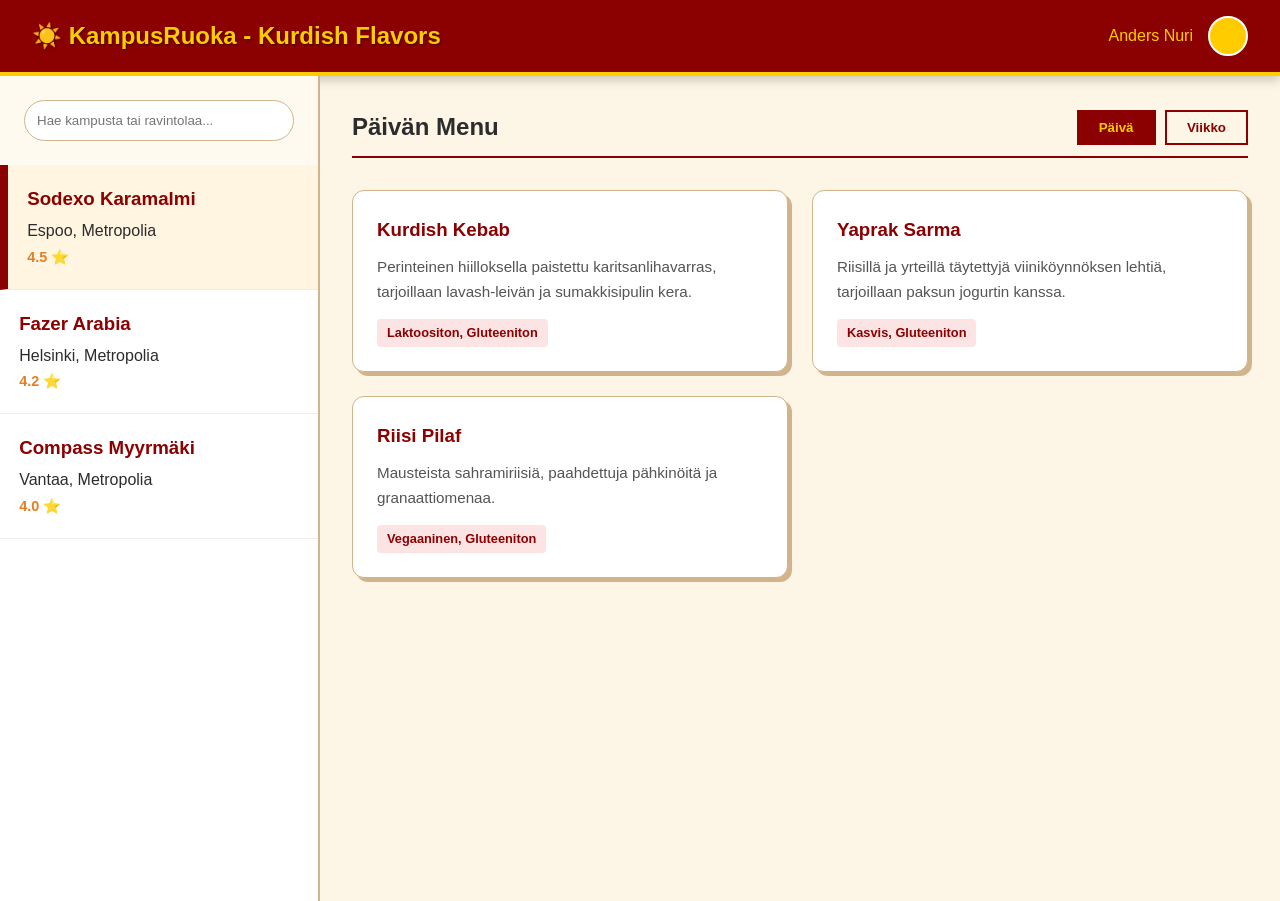
==== yksilotehtavat-layout/index.html @ 20444eb0 "Lisään yksilötehtävän done html layout" ====
<!DOCTYPE html>
<html lang="fi">
<head>
    <meta charset="UTF-8">
    <meta name="viewport" content="width=device-width, initial-scale=1.0">
    <title>KampusRuoka - Metropolia</title>
    <link rel="stylesheet" href="style.css">
</head>
<body>

    <header class="main-header">
        <div class="logo">☀️ KampusRuoka - Kurdish Flavors</div>
        <div class="user-profile"> 
            <span class="username">Anders Nuri</span>
            <div class="avatar-placeholder"></div>
        </div>
    </header>

    <div class="app-layout">
        <aside class="sidebar">
            <div class="search-section">
                <input type="text" placeholder="Hae kampusta tai ravintolaa...">
            </div>
            
            <nav class="restaurant-nav">
                <div class="nav-item active">
                    <h3>Sodexo Karamalmi</h3>
                    <p>Espoo, Metropolia</p>
                    <span class="fav-icon">4.5 ⭐</span>        
                </div>
                <div class="nav-item">
                    <h3>Fazer Arabia</h3>
                    <p>Helsinki, Metropolia</p>
                    <span class="fav-icon">4.2 ⭐</span>
                </div>
                <div class="nav-item">
                    <h3>Compass Myyrmäki</h3>
                    <p>Vantaa, Metropolia</p>
                    <span class="fav-icon">4.0 ⭐</span>
                </div>
            </nav>
        </aside>

        <main class="content">
            <div class="content-header">
                <h2>Päivän Menu</h2>
                <div class="view-selector">
                    <button class="btn active">Päivä</button>
                    <button class="btn">Viikko</button>
                </div>
            </div>

            <div class="menu-grid">
                <article class="menu-card">
                    <div class="menu-info">
                        <h3>Kurdish Kebab</h3>
                        <p class="description">Perinteinen hiilloksella paistettu karitsanlihavarras, tarjoillaan lavash-leivän ja sumakkisipulin kera.</p>
                        <span class="diets">Laktoositon, Gluteeniton</span>
                    </div>   
                </article>

                <article class="menu-card">
                    <div class="menu-info">
                        <h3>Yaprak Sarma</h3>
                        <p class="description">Riisillä ja yrteillä täytettyjä viiniköynnöksen lehtiä, tarjoillaan paksun jogurtin kanssa.</p>
                        <span class="diets">Kasvis, Gluteeniton</span>
                    </div>
                </article>

                <article class="menu-card">
                    <div class="menu-info">
                        <h3>Riisi Pilaf</h3>
                        <p class="description">Mausteista sahramiriisiä, paahdettuja pähkinöitä ja granaattiomenaa.</p>
                        <span class="diets">Vegaaninen, Gluteeniton</span>
                    </div>
                </article>
            </div>
        </main>
    </div>

</body>
</html>
---- yksilotehtavat-layout/style.css ----
/* --- Perusasetukset --- */
:root {
    --primary-red: #8b0000;    /* Syvä viininpunainen */
    --gold: #ffcc00;           /* Kultainen / Aurinko */
    --bg-cream: #fdf5e6;       /* Kerma / Vanha valkoinen */
    --white: #ffffff;
    --text-dark: #2c2c2c;
    --border-color: #d2b48c;   /* Hiekan sävyinen reuna */
}

* {
    box-sizing: border-box;
    margin: 0;
    padding: 0;
}

body {
    font-family: 'Segoe UI', Tahoma, Geneva, Verdana, sans-serif;
    background-color: var(--bg-cream);
    color: var(--text-dark);
    line-height: 1.6;
}

/* --- Yläpalkki (Header) --- */
.main-header {
    background-color: var(--primary-red);
    color: var(--gold);
    padding: 1rem 2rem;
    display: flex;
    justify-content: space-between;
    align-items: center;
    border-bottom: 4px solid var(--gold);
    box-shadow: 0 4px 10px rgba(0,0,0,0.2);
}

.logo {
    font-size: 1.5rem;
    font-weight: bold;
    text-shadow: 1px 1px 2px rgba(0,0,0,0.5);
}

.user-profile {
    display: flex;
    align-items: center;
    gap: 15px;
}

.avatar-placeholder {
    width: 40px;
    height: 40px;
    background-color: var(--gold);
    border: 2px solid var(--white);
    border-radius: 50%;
}

/* --- Sivuasettelu (Flexbox) --- */
.app-layout {
    display: flex;
    min-height: calc(100vh - 75px); /* Headerin korkeus pois */
}

/* --- Vasen sarake: Sivupalkki --- */
.sidebar {
    width: 320px;
    background-color: var(--white);
    border-right: 2px solid var(--border-color);
    display: flex;
    flex-direction: column;
}

.search-section {
    padding: 1.5rem;
    background-color: #fffaf0;
}

.search-section input {
    width: 100%;
    padding: 12px;
    border: 1px solid var(--border-color);
    border-radius: 25px;
    outline: none;
}

.restaurant-nav {
    overflow-y: auto;
}

.nav-item {
    padding: 1.2rem;
    border-bottom: 1px solid #eee;
    cursor: pointer;
    transition: 0.2s;
}

.nav-item:hover {
    background-color: #fff5e1;
}

.nav-item.active {
    background-color: #fff5e1;
    border-left: 8px solid var(--primary-red);
}

.nav-item h3 {
    margin-bottom: 4px;
    color: var(--primary-red);
}

.fav-icon {
    font-size: 0.9rem;
    color: #e67e22;
    font-weight: bold;
}

/* --- Oikea sarake: Sisältöalue --- */
.content {
    flex: 1;
    padding: 2rem;
    overflow-y: auto;
}

.content-header {
    display: flex;
    justify-content: space-between;
    align-items: center;
    margin-bottom: 2rem;
    border-bottom: 2px solid var(--primary-red);
    padding-bottom: 10px;
}

.view-selector .btn {
    padding: 8px 20px;
    border: 2px solid var(--primary-red);
    background: transparent;
    color: var(--primary-red);
    cursor: pointer;
    font-weight: bold;
    margin-left: 5px;
    transition: 0.3s;
}

.btn.active {
    background-color: var(--primary-red);
    color: var(--gold);
}

/* --- Ruokalistakortit (Grid) --- */
.menu-grid {
    display: grid;
    grid-template-columns: repeat(auto-fill, minmax(300px, 1fr));
    gap: 1.5rem;
}

.menu-card {
    background-color: var(--white);
    padding: 1.5rem;
    border-radius: 12px;
    border: 1px solid var(--border-color);
    box-shadow: 4px 4px 0px var(--border-color); /* Tyylikäs kova varjo */
}

.menu-card h3 {
    color: var(--primary-red);
    margin-bottom: 10px;
}

.description {
    font-size: 0.95rem;
    margin-bottom: 15px;
    color: #555;
}

.diets {
    display: inline-block;
    font-size: 0.8rem;
    font-weight: bold;
    color: var(--primary-red);
    background-color: #fce4e4;
    padding: 4px 10px;
    border-radius: 4px;
}
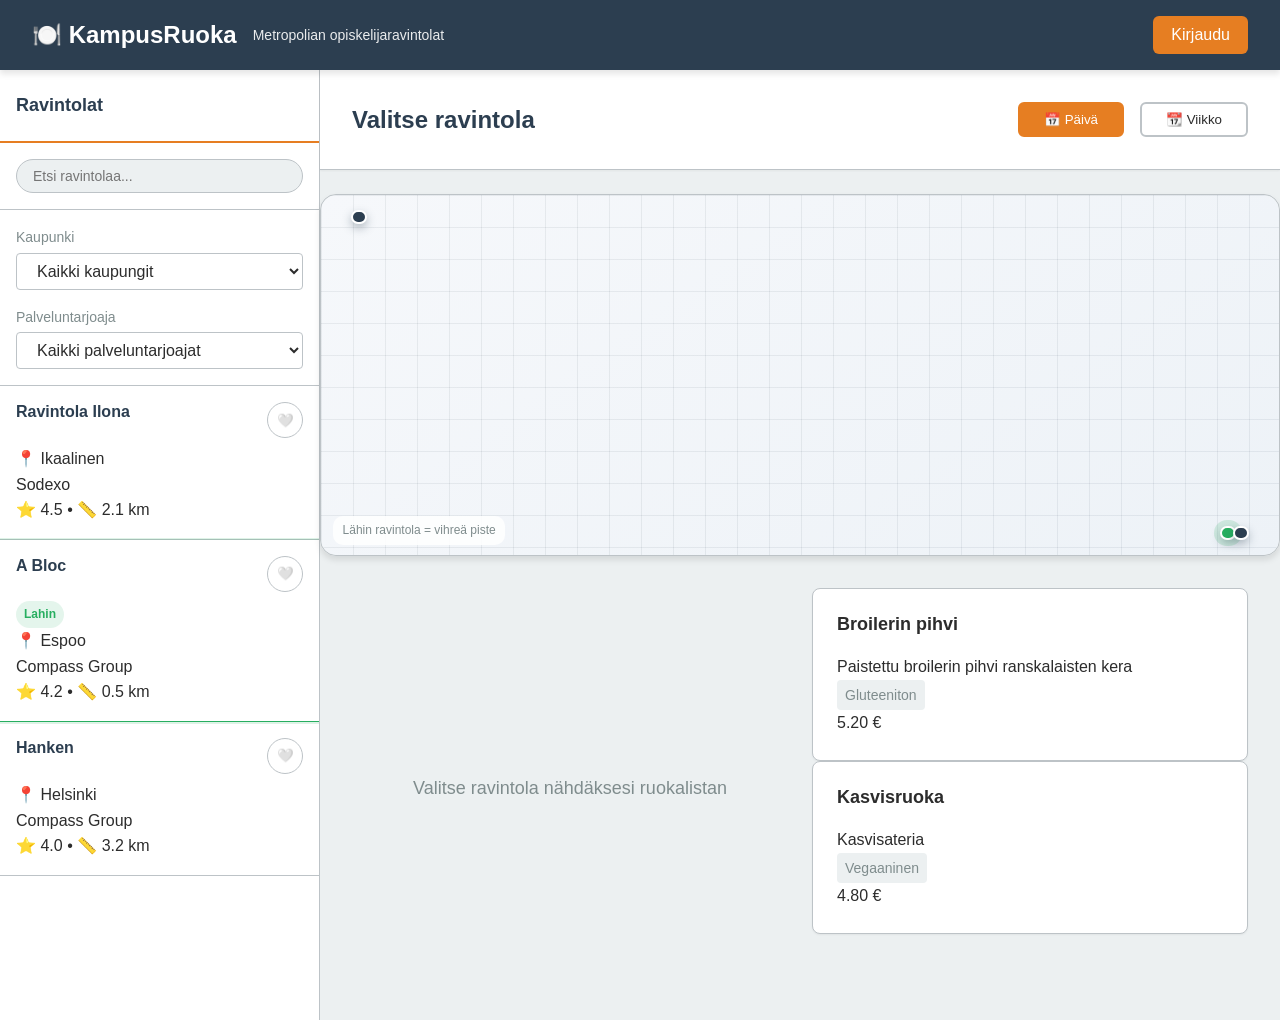
==== commit 7471eea0: "feat(layout): add vanilla JS restaurant app with auth, menus, map view and responsive UI" ====
--- a/yksilotehtavat-layout/index.html
+++ b/yksilotehtavat-layout/index.html
@@ -3,80 +3,201 @@
 <head>
     <meta charset="UTF-8">
     <meta name="viewport" content="width=device-width, initial-scale=1.0">
+    <meta name="description" content="KampusRuoka - Metropolian opiskelijaravintolat ja ruokalistat">
     <title>KampusRuoka - Metropolia</title>
     <link rel="stylesheet" href="style.css">
 </head>
 <body>
-
+    <!-- Yläpalkki -->
     <header class="main-header">
-        <div class="logo">☀️ KampusRuoka - Kurdish Flavors</div>
-        <div class="user-profile"> 
-            <span class="username">Anders Nuri</span>
-            <div class="avatar-placeholder"></div>
+        <div class="header-content">
+            <div class="logo-section">
+                <h1 class="logo">🍽️ KampusRuoka</h1>
+                <p class="tagline">Metropolian opiskelijaravintolat</p>
+            </div>
+            <div class="user-section">
+                <nav class="header-nav" id="headerNav">
+                    <button id="loginBtn" class="btn btn--header">Kirjaudu</button>
+                </nav>
+            </div>
         </div>
     </header>
 
-    <div class="app-layout">
+    <!-- Pääsisältö -->
+    <div class="app-container">
+        <!-- Sivupalkki: Ravintolat -->
         <aside class="sidebar">
-            <div class="search-section">
-                <input type="text" placeholder="Hae kampusta tai ravintolaa...">
-            </div>
-            
-            <nav class="restaurant-nav">
-                <div class="nav-item active">
-                    <h3>Sodexo Karamalmi</h3>
-                    <p>Espoo, Metropolia</p>
-                    <span class="fav-icon">4.5 ⭐</span>        
-                </div>
-                <div class="nav-item">
-                    <h3>Fazer Arabia</h3>
-                    <p>Helsinki, Metropolia</p>
-                    <span class="fav-icon">4.2 ⭐</span>
-                </div>
-                <div class="nav-item">
-                    <h3>Compass Myyrmäki</h3>
-                    <p>Vantaa, Metropolia</p>
-                    <span class="fav-icon">4.0 ⭐</span>
-                </div>
+            <div class="sidebar-header">
+                <h2 class="sidebar-title">Ravintolat</h2>
+            </div>
+
+            <div class="search-wrapper">
+                <input 
+                    type="text" 
+                    id="searchRestaurants" 
+                    class="search-input" 
+                    placeholder="Etsi ravintolaa..."
+                    aria-label="Etsi ravintolaa nimellä tai kaupungilla"
+                >
+            </div>
+
+            <div class="filters" id="filterSection">
+                <div class="filter-group">
+                    <label class="filter-label" for="cityFilter">Kaupunki</label>
+                    <select id="cityFilter" class="filter-select" aria-label="Suodata kaupungin mukaan">
+                        <option value="">Kaikki kaupungit</option>
+                    </select>
+                </div>
+                <div class="filter-group">
+                    <label class="filter-label" for="providerFilter">Palveluntarjoaja</label>
+                    <select id="providerFilter" class="filter-select" aria-label="Suodata palveluntarjoajan mukaan">
+                        <option value="">Kaikki palveluntarjoajat</option>
+                    </select>
+                </div>
+            </div>
+
+            <nav class="restaurant-list" id="restaurantList" role="navigation">
+                <!-- Ravintolat renderöidään JavaScript:llä -->
+                <div class="loading">Ladataan ravintoloita...</div>
             </nav>
         </aside>
 
-        <main class="content">
+        <!-- Pääsisältö: Ruokailistat -->
+        <main class="main-content">
             <div class="content-header">
-                <h2>Päivän Menu</h2>
-                <div class="view-selector">
-                    <button class="btn active">Päivä</button>
-                    <button class="btn">Viikko</button>
-                </div>
-            </div>
-
-            <div class="menu-grid">
-                <article class="menu-card">
-                    <div class="menu-info">
-                        <h3>Kurdish Kebab</h3>
-                        <p class="description">Perinteinen hiilloksella paistettu karitsanlihavarras, tarjoillaan lavash-leivän ja sumakkisipulin kera.</p>
-                        <span class="diets">Laktoositon, Gluteeniton</span>
-                    </div>   
-                </article>
-
-                <article class="menu-card">
-                    <div class="menu-info">
-                        <h3>Yaprak Sarma</h3>
-                        <p class="description">Riisillä ja yrteillä täytettyjä viiniköynnöksen lehtiä, tarjoillaan paksun jogurtin kanssa.</p>
-                        <span class="diets">Kasvis, Gluteeniton</span>
-                    </div>
-                </article>
-
-                <article class="menu-card">
-                    <div class="menu-info">
-                        <h3>Riisi Pilaf</h3>
-                        <p class="description">Mausteista sahramiriisiä, paahdettuja pähkinöitä ja granaattiomenaa.</p>
-                        <span class="diets">Vegaaninen, Gluteeniton</span>
-                    </div>
-                </article>
+                <h2 id="restaurantTitle" class="content-title">Valitse ravintola</h2>
+                <div class="view-controls">
+                    <button class="view-btn view-btn--active" data-view="daily" aria-pressed="true">
+                        📅 Päivä
+                    </button>
+                    <button class="view-btn" data-view="weekly" aria-pressed="false">
+                        📆 Viikko
+                    </button>
+                </div>
+            </div>
+
+            <div id="restaurantMap" class="restaurant-map"></div>
+            <div class="menu-container">
+                <div id="menuContent" class="menu-content">
+                    <div class="empty-state">
+                        <p>Valitse ravintola nähdäksesi ruokalistan</p>
+                    </div>
+                </div>
             </div>
         </main>
     </div>
 
+    <!-- Kirjautumis/Rekisteröinti Modal -->
+    <div id="authModal" class="modal" hidden>
+        <div class="modal-content">
+            <button class="modal-close" id="authModalClose" aria-label="Sulje ikkuna">&times;</button>
+            <div id="authModalBody">
+                <!-- Kirjautuminen (Login Tab) -->
+                <div id="loginTab" class="auth-tab auth-tab--active">
+                    <h2>Kirjaudu sisään</h2>
+                    <form id="loginForm">
+                        <div class="form-group">
+                            <label for="loginEmail">Sähköposti:</label>
+                            <input type="email" id="loginEmail" name="email" required>
+                        </div>
+                        <div class="form-group">
+                            <label for="loginPassword">Salasana:</label>
+                            <input type="password" id="loginPassword" name="password" required>
+                        </div>
+                        <button type="submit" class="btn btn--primary">Kirjaudu</button>
+                    </form>
+                    <p class="auth-switch">Ei vielä tunnusta? <button id="switchToRegister" class="link-btn">Rekisteröidy</button></p>
+                </div>
+
+                <!-- Rekisteröityminen (Register Tab) -->
+                <div id="registerTab" class="auth-tab">
+                    <h2>Rekisteröidy</h2>
+                    <form id="registerForm">
+                        <div class="form-group">
+                            <label for="registerName">Nimi:</label>
+                            <input type="text" id="registerName" name="name" required>
+                        </div>
+                        <div class="form-group">
+                            <label for="registerEmail">Sähköposti:</label>
+                            <input type="email" id="registerEmail" name="email" required>
+                        </div>
+                        <div class="form-group">
+                            <label for="registerPassword">Salasana:</label>
+                            <input type="password" id="registerPassword" name="password" required>
+                        </div>
+                        <div class="form-group">
+                            <label for="registerPassword2">Salasana uudelleen:</label>
+                            <input type="password" id="registerPassword2" name="password2" required>
+                        </div>
+                        <button type="submit" class="btn btn--primary">Rekisteröidy</button>
+                    </form>
+                    <p class="auth-switch">Minulla on jo tunnus. <button id="switchToLogin" class="link-btn">Kirjaudu</button></p>
+                </div>
+            </div>
+        </div>
+    </div>
+
+    <!-- Profiilin hallinta Modal -->
+    <div id="profileModal" class="modal" hidden>
+        <div class="modal-content">
+            <button class="modal-close" id="profileModalClose" aria-label="Sulje ikkuna">&times;</button>
+            <div id="profileModalBody">
+                <h2>Oma profiili</h2>
+                <div class="profile-avatar-section">
+                    <img id="profileAvatar" src="data:image/svg+xml,%3Csvg xmlns='http://www.w3.org/2000/svg' viewBox='0 0 24 24' fill='%23e67e22'%3E%3Ccircle cx='12' cy='8' r='4'/%3E%3Cpath d='M12 14c-6 0-8 3-8 3v6h16v-6s-2-3-8-3z'/%3E%3C/svg%3E" alt="Profiilikuva" class="profile-avatar">
+                    <label for="avatarUpload" class="btn btn--secondary">Vaihda kuva</label>
+                    <input type="file" id="avatarUpload" accept="image/*" hidden>
+                </div>
+                <form id="profileForm">
+                    <div class="form-group">
+                        <label for="profileName">Nimi:</label>
+                        <input type="text" id="profileName" name="name" required>
+                    </div>
+                    <div class="form-group">
+                        <label for="profileEmail">Sähköposti:</label>
+                        <input type="email" id="profileEmail" name="email" required disabled>
+                    </div>
+                    <div class="form-group">
+                        <label for="profilePhone">Puhelin:</label>
+                        <input type="tel" id="profilePhone" name="phone">
+                    </div>
+                    <button type="submit" class="btn btn--primary">Tallenna muutokset</button>
+                </form>
+                <button id="logoutBtn" class="btn btn--secondary" style="margin-top: 1rem; width: 100%;">Kirjaudu ulos</button>
+            </div>
+        </div>
+    </div>
+
+    <!-- Suosikkiravintolat Modal -->
+    <div id="favoritesModal" class="modal" hidden>
+        <div class="modal-content">
+            <button class="modal-close" id="favoritesModalClose" aria-label="Sulje ikkuna">&times;</button>
+            <div id="favoritesModalBody">
+                <h2>❤️ Suosikkiravintolani</h2>
+                <div id="favoritesList" class="favorites-list">
+                    <p class="empty-state">Ei vielä suosikkiravintaloita. Lisää niitä painamalla ⭐ -painiketta!</p>
+                </div>
+            </div>
+        </div>
+    </div>
+
+    <!-- Yleinen Modal dialogit -->
+    <div id="modal" class="modal" hidden>
+        <div class="modal-content">
+            <button class="modal-close" id="modalClose" aria-label="Sulje ikkuna">&times;</button>
+            <div id="modalBody"></div>
+        </div>
+    </div>
+
+    <!-- Virheilmoitus -->
+    <div id="errorNotification" class="notification notification--error" hidden role="alert"></div>
+    <div id="successNotification" class="notification notification--success" hidden role="alert"></div>
+
+    <script src="auth.js"></script>
+    <script src="map.js"></script>
+    <script src="script.js"></script>
 </body>
-</html>+</html>
+
+
+
--- a/yksilotehtavat-layout/style.css
+++ b/yksilotehtavat-layout/style.css
@@ -1,181 +1,1007 @@
-/* --- Perusasetukset --- */
+/**
+ * KampusRuoka - Päätyylitiedosto
+ * 
+ * Väripaletti:
+ * - Pääväri: Syvä sininen (#2c3e50)
+ * - Korostusväri: Vibrantti oranssi (#e67e22)
+ * - Taustan väri: Vaalea harmaa (#ecf0f1)
+ * - Tekstin väri: Tumma harmaa (#2c2c2c)
+ */
+
+/* ============================================================================
+   PERUSASETUKSET JA CSS-MUUTTUJAT
+   ========================================================================== */
+
 :root {
-    --primary-red: #8b0000;    /* Syvä viininpunainen */
-    --gold: #ffcc00;           /* Kultainen / Aurinko */
-    --bg-cream: #fdf5e6;       /* Kerma / Vanha valkoinen */
-    --white: #ffffff;
-    --text-dark: #2c2c2c;
-    --border-color: #d2b48c;   /* Hiekan sävyinen reuna */
-}
+    /* Värimuuttujat */
+    --color-primary: #2c3e50;      /* Pääväri - tumma sininen */
+    --color-accent: #e67e22;       /* Korostusväri - oranssi */
+    --color-success: #27ae60;      /* Onnistuminen - vihreä */
+    --color-error: #e74c3c;        /* Virhe - punainen */
+    --color-warning: #f39c12;      /* Varoitus - keltainen */
+    --color-background: #ecf0f1;   /* Tausta - vaalea harmaa */
+    --color-surface: #ffffff;      /* Pinta - valkoinen */
+    --color-text-primary: #2c2c2c; /* Teksti - tumma harmaa */
+    --color-text-secondary: #7f8c8d; /* Toisijaraiset teksti - harmaa */
+    --color-border: #bdc3c7;       /* Rajat - kevyt harmaa */
+
+    /* Typografia */
+    --font-family-base: -apple-system, BlinkMacSystemFont, 'Segoe UI', Roboto, 'Helvetica Neue', Arial, sans-serif;
+    --font-size-base: 16px;
+    --font-size-sm: 0.875rem;
+    --font-size-lg: 1.125rem;
+    --font-size-xl: 1.5rem;
+    --font-size-2xl: 2rem;
+
+    /* Värit mukaisesti pituuden mukaisesti */
+    --line-height-tight: 1.3;
+    --line-height-normal: 1.6;
+    --line-height-relaxed: 1.8;
+
+    /* Välit ja mittaukset */
+    --spacing-xs: 0.25rem;
+    --spacing-sm: 0.5rem;
+    --spacing-md: 1rem;
+    --spacing-lg: 1.5rem;
+    --spacing-xl: 2rem;
+    --spacing-2xl: 3rem;
+
+    /* Varjot */
+    --shadow-sm: 0 1px 2px rgba(0, 0, 0, 0.05);
+    --shadow-md: 0 4px 6px rgba(0, 0, 0, 0.1);
+    --shadow-lg: 0 10px 15px rgba(0, 0, 0, 0.15);
+
+    /* Siirtymät */
+    --transition-fast: 150ms ease-out;
+    --transition-normal: 250ms ease-out;
+    --transition-slow: 350ms ease-out;
+
+    /* Breakpoints */
+    --breakpoint-sm: 640px;
+    --breakpoint-md: 768px;
+    --breakpoint-lg: 1024px;
+    --breakpoint-xl: 1280px;
+}
+
+/* ============================================================================
+   YLEISET TYYLIT
+   ========================================================================== */
 
 * {
     box-sizing: border-box;
+}
+
+html {
+    scroll-behavior: smooth;
+}
+
+body {
     margin: 0;
     padding: 0;
-}
-
-body {
-    font-family: 'Segoe UI', Tahoma, Geneva, Verdana, sans-serif;
-    background-color: var(--bg-cream);
-    color: var(--text-dark);
-    line-height: 1.6;
-}
-
-/* --- Yläpalkki (Header) --- */
+    font-family: var(--font-family-base);
+    font-size: var(--font-size-base);
+    line-height: var(--line-height-normal);
+    background-color: var(--color-background);
+    color: var(--color-text-primary);
+}
+
+h1, h2, h3, h4, h5, h6 {
+    font-weight: 600;
+    line-height: var(--line-height-tight);
+    margin-top: 0;
+}
+
+h1 {
+    font-size: var(--font-size-2xl);
+}
+
+h2 {
+    font-size: var(--font-size-xl);
+}
+
+h3 {
+    font-size: var(--font-size-lg);
+}
+
+p {
+    margin: 0;
+}
+
+a {
+    color: var(--color-accent);
+    text-decoration: none;
+    transition: color var(--transition-fast);
+}
+
+a:hover {
+    color: var(--color-primary);
+    text-decoration: underline;
+}
+
+button {
+    font-family: inherit;
+    cursor: pointer;
+}
+
+input, select, textarea {
+    font-family: inherit;
+    font-size: inherit;
+}
+
+/* ============================================================================
+   NAPPIT (BUTTONS)
+   ========================================================================== */
+
+.btn {
+    display: inline-flex;
+    align-items: center;
+    justify-content: center;
+    gap: var(--spacing-sm);
+    padding: var(--spacing-sm) var(--spacing-md);
+    border: 2px solid transparent;
+    border-radius: 6px;
+    font-size: var(--font-size-base);
+    font-weight: 500;
+    background-color: var(--color-primary);
+    color: var(--color-surface);
+    transition: all var(--transition-fast);
+    cursor: pointer;
+}
+
+.btn:hover {
+    background-color: var(--color-accent);
+    box-shadow: var(--shadow-md);
+}
+
+.btn:active {
+    transform: scale(0.98);
+}
+
+.btn:focus {
+    outline: 2px solid var(--color-accent);
+    outline-offset: 2px;
+}
+
+.btn--header {
+    background-color: var(--color-accent);
+}
+
+.btn--secondary {
+    background-color: var(--color-surface);
+    color: var(--color-primary);
+    border: 2px solid var(--color-primary);
+}
+
+.btn--secondary:hover {
+    background-color: var(--color-background);
+}
+
+/* ============================================================================
+   YLÄPALKKI (HEADER)
+   ========================================================================== */
+
 .main-header {
-    background-color: var(--primary-red);
-    color: var(--gold);
-    padding: 1rem 2rem;
+    background-color: var(--color-primary);
+    color: var(--color-surface);
+    padding: var(--spacing-md) var(--spacing-xl);
+    box-shadow: var(--shadow-md);
+    position: sticky;
+    top: 0;
+    z-index: 100;
+}
+
+.header-content {
     display: flex;
     justify-content: space-between;
     align-items: center;
-    border-bottom: 4px solid var(--gold);
-    box-shadow: 0 4px 10px rgba(0,0,0,0.2);
+    max-width: 1600px;
+    margin: 0 auto;
+}
+
+.logo-section {
+    display: flex;
+    align-items: center;
+    gap: var(--spacing-md);
 }
 
 .logo {
-    font-size: 1.5rem;
-    font-weight: bold;
-    text-shadow: 1px 1px 2px rgba(0,0,0,0.5);
-}
-
-.user-profile {
+    font-size: var(--font-size-xl);
+    font-weight: 700;
+    margin: 0;
+}
+
+.tagline {
+    font-size: var(--font-size-sm);
+    opacity: 0.9;
+    margin: 0;
+}
+
+.user-section {
     display: flex;
     align-items: center;
-    gap: 15px;
-}
-
-.avatar-placeholder {
-    width: 40px;
-    height: 40px;
-    background-color: var(--gold);
-    border: 2px solid var(--white);
-    border-radius: 50%;
-}
-
-/* --- Sivuasettelu (Flexbox) --- */
-.app-layout {
-    display: flex;
-    min-height: calc(100vh - 75px); /* Headerin korkeus pois */
-}
-
-/* --- Vasen sarake: Sivupalkki --- */
+    gap: var(--spacing-md);
+}
+
+.header-nav {
+    display: flex;
+    gap: var(--spacing-md);
+}
+
+/* ============================================================================
+   PÄÄSISÄLTÖ ASETTELU
+   ========================================================================== */
+
+.app-container {
+    display: flex;
+    min-height: calc(100vh - 76px);
+    max-width: 1600px;
+    margin: 0 auto;
+}
+
+/* ============================================================================
+   SIVUPALKKI (SIDEBAR)
+   ========================================================================== */
+
 .sidebar {
     width: 320px;
-    background-color: var(--white);
-    border-right: 2px solid var(--border-color);
+    background-color: var(--color-surface);
+    border-right: 1px solid var(--color-border);
     display: flex;
     flex-direction: column;
-}
-
-.search-section {
-    padding: 1.5rem;
-    background-color: #fffaf0;
-}
-
-.search-section input {
+    box-shadow: var(--shadow-sm);
+    overflow-y: auto;
+}
+
+.sidebar-header {
+    padding: var(--spacing-lg) var(--spacing-md);
+    border-bottom: 2px solid var(--color-accent);
+}
+
+.sidebar-title {
+    font-size: var(--font-size-lg);
+    font-weight: 600;
+    margin: 0;
+    color: var(--color-primary);
+}
+
+.search-wrapper {
+    padding: var(--spacing-md);
+    border-bottom: 1px solid var(--color-border);
+}
+
+.search-input {
     width: 100%;
-    padding: 12px;
-    border: 1px solid var(--border-color);
-    border-radius: 25px;
+    padding: var(--spacing-sm) var(--spacing-md);
+    border: 1px solid var(--color-border);
+    border-radius: 20px;
+    font-size: var(--font-size-sm);
+    background-color: var(--color-background);
+    transition: border-color var(--transition-fast);
+}
+
+.search-input:focus {
     outline: none;
-}
-
-.restaurant-nav {
+    border-color: var(--color-accent);
+    box-shadow: 0 0 0 3px rgba(230, 126, 34, 0.1);
+}
+
+/* --- Suodattimet --- */
+
+.filters {
+    padding: var(--spacing-md);
+    border-bottom: 1px solid var(--color-border);
+}
+
+.filter-group {
+    display: flex;
+    flex-direction: column;
+    gap: var(--spacing-xs);
+    margin-bottom: var(--spacing-md);
+}
+
+.filter-group:last-child {
+    margin-bottom: 0;
+}
+
+.filter-label {
+    font-size: var(--font-size-sm);
+    font-weight: 500;
+    color: var(--color-text-secondary);
+}
+
+.filter-select {
+    padding: var(--spacing-sm) var(--spacing-md);
+    border: 1px solid var(--color-border);
+    border-radius: 4px;
+    background-color: var(--color-surface);
+    color: var(--color-text-primary);
+    cursor: pointer;
+    transition: border-color var(--transition-fast);
+}
+
+.filter-select:focus {
+    outline: none;
+    border-color: var(--color-accent);
+    box-shadow: 0 0 0 3px rgba(230, 126, 34, 0.1);
+}
+
+/* --- Ravintolalista --- */
+
+.restaurant-list {
+    flex: 1;
     overflow-y: auto;
-}
-
-.nav-item {
-    padding: 1.2rem;
-    border-bottom: 1px solid #eee;
+    display: flex;
+    flex-direction: column;
+}
+
+.restaurant-item {
+    padding: var(--spacing-md);
+    border-bottom: 1px solid var(--color-border);
     cursor: pointer;
-    transition: 0.2s;
-}
-
-.nav-item:hover {
-    background-color: #fff5e1;
-}
-
-.nav-item.active {
-    background-color: #fff5e1;
-    border-left: 8px solid var(--primary-red);
-}
-
-.nav-item h3 {
-    margin-bottom: 4px;
-    color: var(--primary-red);
-}
-
-.fav-icon {
-    font-size: 0.9rem;
-    color: #e67e22;
-    font-weight: bold;
-}
-
-/* --- Oikea sarake: Sisältöalue --- */
-.content {
+    transition: all var(--transition-fast);
+    user-select: none;
+}
+
+.restaurant-item:hover {
+    background-color: var(--color-background);
+}
+
+.restaurant-item--active {
+    background-color: rgba(230, 126, 34, 0.1);
+    border-left: 4px solid var(--color-accent);
+    padding-left: calc(var(--spacing-md) - 4px);
+}
+
+.restaurant-header {
+    display: flex;
+    justify-content: space-between;
+    align-items: flex-start;
+    margin-bottom: var(--spacing-sm);
+}
+
+.restaurant-name {
+    font-size: var(--font-size-base);
+    font-weight: 600;
+    color: var(--color-primary);
+    margin: 0;
+}
+
+.restaurant-rating {
+    font-size: var(--font-size-sm);
+    font-weight: 500;
+    white-space: nowrap;
+    color: var(--color-accent);
+}
+
+.restaurant-details {
+    display: flex;
+    flex-direction: column;
+    gap: var(--spacing-xs);
+}
+
+.restaurant-details p {
+    font-size: var(--font-size-sm);
+    color: var(--color-text-secondary);
+    margin: 0;
+}
+
+.restaurant-city {
+    font-weight: 500;
+}
+
+.restaurant-distance {
+    font-size: var(--font-size-sm);
+    color: var(--color-accent);
+}
+
+/* ============================================================================
+   PÄÄSISÄLTÖ (MAIN CONTENT)
+   ========================================================================== */
+
+.main-content {
     flex: 1;
-    padding: 2rem;
-    overflow-y: auto;
+    display: flex;
+    flex-direction: column;
+    background-color: var(--color-background);
 }
 
 .content-header {
     display: flex;
     justify-content: space-between;
     align-items: center;
-    margin-bottom: 2rem;
-    border-bottom: 2px solid var(--primary-red);
-    padding-bottom: 10px;
-}
-
-.view-selector .btn {
-    padding: 8px 20px;
-    border: 2px solid var(--primary-red);
-    background: transparent;
-    color: var(--primary-red);
+    padding: var(--spacing-xl);
+    background-color: var(--color-surface);
+    border-bottom: 1px solid var(--color-border);
+    box-shadow: var(--shadow-sm);
+}
+
+.content-title {
+    font-size: var(--font-size-xl);
+    font-weight: 600;
+    color: var(--color-primary);
+    margin: 0;
+}
+
+.view-controls {
+    display: flex;
+    gap: var(--spacing-md);
+}
+
+.view-btn {
+    padding: var(--spacing-sm) var(--spacing-lg);
+    border: 2px solid var(--color-border);
+    border-radius: 6px;
+    background-color: var(--color-surface);
+    color: var(--color-text-primary);
+    font-weight: 500;
     cursor: pointer;
-    font-weight: bold;
-    margin-left: 5px;
-    transition: 0.3s;
-}
-
-.btn.active {
-    background-color: var(--primary-red);
-    color: var(--gold);
-}
-
-/* --- Ruokalistakortit (Grid) --- */
-.menu-grid {
+    transition: all var(--transition-fast);
+}
+
+.view-btn:hover {
+    border-color: var(--color-accent);
+    background-color: var(--color-background);
+}
+
+.view-btn--active {
+    background-color: var(--color-accent);
+    color: var(--color-surface);
+    border-color: var(--color-accent);
+}
+
+/* --- Ruokalistin säiliö --- */
+
+.menu-container {
+    flex: 1;
+    overflow-y: auto;
+    padding: var(--spacing-xl);
+}
+
+.menu-content {
     display: grid;
     grid-template-columns: repeat(auto-fill, minmax(300px, 1fr));
-    gap: 1.5rem;
-}
+    gap: var(--spacing-lg);
+}
+
+/* ============================================================================
+   RUOKALISTAKORTTI (MENU CARD)
+   ========================================================================== */
 
 .menu-card {
-    background-color: var(--white);
-    padding: 1.5rem;
+    background-color: var(--color-surface);
+    border: 1px solid var(--color-border);
+    border-radius: 8px;
+    padding: var(--spacing-lg);
+    box-shadow: var(--shadow-sm);
+    transition: all var(--transition-fast);
+}
+
+.menu-card:hover {
+    box-shadow: var(--shadow-md);
+    transform: translateY(-2px);
+    border-color: var(--color-accent);
+}
+
+.menu-card-header {
+    display: flex;
+    justify-content: space-between;
+    align-items: flex-start;
+    margin-bottom: var(--spacing-md);
+    gap: var(--spacing-md);
+}
+
+.menu-card-title {
+    font-size: var(--font-size-base);
+    font-weight: 600;
+    color: var(--color-primary);
+    margin: 0;
+}
+
+.menu-card-price {
+    font-size: var(--font-size-base);
+    font-weight: 700;
+    color: var(--color-accent);
+    white-space: nowrap;
+}
+
+.menu-card-description {
+    font-size: var(--font-size-sm);
+    color: var(--color-text-secondary);
+    line-height: var(--line-height-relaxed);
+    margin-bottom: var(--spacing-md);
+}
+
+.menu-diets {
+    display: flex;
+    flex-wrap: wrap;
+    gap: var(--spacing-sm);
+}
+
+.diet-tag {
+    display: inline-block;
+    padding: var(--spacing-xs) var(--spacing-sm);
+    background-color: var(--color-background);
+    color: var(--color-text-secondary);
+    border-radius: 4px;
+    font-size: var(--font-size-sm);
+    font-weight: 500;
+}
+
+/* ============================================================================
+   VIIKKORUOKALISTA
+   ========================================================================== */
+
+.week-menu-card {
+    background-color: var(--color-surface);
+    border: 1px solid var(--color-border);
+    border-radius: 8px;
+    padding: var(--spacing-lg);
+    box-shadow: var(--shadow-sm);
+    transition: all var(--transition-fast);
+}
+
+.week-menu-card:hover {
+    box-shadow: var(--shadow-md);
+    border-color: var(--color-accent);
+}
+
+.week-menu-day {
+    font-size: var(--font-size-lg);
+    font-weight: 600;
+    color: var(--color-accent);
+    margin: 0 0 var(--spacing-md) 0;
+    padding-bottom: var(--spacing-md);
+    border-bottom: 2px solid var(--color-border);
+}
+
+.week-menu-list {
+    list-style: none;
+    margin: 0;
+    padding: 0;
+}
+
+.week-menu-item {
+    padding: var(--spacing-sm) 0;
+    font-size: var(--font-size-sm);
+    color: var(--color-text-primary);
+    border-bottom: 1px solid var(--color-border);
+}
+
+.week-menu-item:last-child {
+    border-bottom: none;
+}
+
+/* ============================================================================
+   TYHJÄ TILA (EMPTY STATE)
+   ========================================================================== */
+
+.empty-state {
+    display: flex;
+    align-items: center;
+    justify-content: center;
+    min-height: 400px;
+    color: var(--color-text-secondary);
+    font-size: var(--font-size-lg);
+    text-align: center;
+    padding: var(--spacing-xl);
+}
+
+.loading {
+    display: flex;
+    align-items: center;
+    justify-content: center;
+    padding: var(--spacing-xl);
+    color: var(--color-text-secondary);
+}
+
+/* ============================================================================
+   NOTIFICATIONS
+   ========================================================================== */
+
+.notification {
+    position: fixed;
+    top: 90px;
+    right: var(--spacing-lg);
+    padding: var(--spacing-lg);
+    border-radius: 6px;
+    box-shadow: var(--shadow-lg);
+    z-index: 1000;
+    animation: slideIn var(--transition-normal);
+}
+
+@keyframes slideIn {
+    from {
+        transform: translateX(400px);
+        opacity: 0;
+    }
+    to {
+        transform: translateX(0);
+        opacity: 1;
+    }
+}
+
+.notification--error {
+    background-color: var(--color-error);
+    color: var(--color-surface);
+}
+
+.notification--success {
+    background-color: var(--color-success);
+    color: var(--color-surface);
+}
+
+/* ============================================================================
+   MODAALI DIALOGI
+   ========================================================================== */
+
+.modal {
+    position: fixed;
+    top: 0;
+    left: 0;
+    right: 0;
+    bottom: 0;
+    background-color: rgba(0, 0, 0, 0.5);
+    display: flex;
+    align-items: center;
+    justify-content: center;
+    z-index: 2000;
+    animation: fadeIn var(--transition-fast);
+}
+
+.modal[hidden] {
+    display: none !important;
+}
+
+@keyframes fadeIn {
+    from {
+        opacity: 0;
+    }
+    to {
+        opacity: 1;
+    }
+}
+
+.modal-content {
+    background-color: var(--color-surface);
+    border-radius: 8px;
+    box-shadow: var(--shadow-lg);
+    max-width: 500px;
+    width: 90%;
+    max-height: 90vh;
+    overflow-y: auto;
+    position: relative;
+    padding: var(--spacing-xl);
+}
+
+.modal-close {
+    position: absolute;
+    top: var(--spacing-md);
+    right: var(--spacing-md);
+    width: 32px;
+    height: 32px;
+    border: none;
+    background-color: transparent;
+    font-size: var(--font-size-xl);
+    color: var(--color-text-secondary);
+    cursor: pointer;
+    transition: color var(--transition-fast);
+}
+
+.modal-close:hover {
+    color: var(--color-primary);
+}
+
+/* ============================================================================
+   RESPONSIIVINEN DESIGN
+   ========================================================================== */
+
+/* Tablet (768px ja alle) */
+@media (max-width: 768px) {
+    .app-container {
+        flex-direction: column;
+    }
+
+    .sidebar {
+        width: 100%;
+        max-height: 300px;
+        flex-direction: row;
+        overflow-x: auto;
+        overflow-y: hidden;
+    }
+
+    .search-wrapper {
+        min-width: 250px;
+        flex-shrink: 0;
+    }
+
+    .restaurant-list {
+        flex-direction: row;
+        overflow-x: auto;
+        overflow-y: hidden;
+    }
+
+    .restaurant-item {
+        min-width: 250px;
+        flex-shrink: 0;
+    }
+
+    .main-content {
+        flex: 1;
+    }
+
+    .content-header {
+        flex-direction: column;
+        align-items: flex-start;
+        gap: var(--spacing-md);
+    }
+
+    .menu-content {
+        grid-template-columns: repeat(auto-fill, minmax(250px, 1fr));
+    }
+
+    .header-content {
+        flex-direction: column;
+        gap: var(--spacing-md);
+        text-align: center;
+    }
+}
+
+/* Puhelin (640px ja alle) */
+@media (max-width: 640px) {
+    :root {
+        --font-size-base: 14px;
+        --spacing-xl: 1rem;
+        --spacing-lg: 0.75rem;
+    }
+
+    .main-header {
+        padding: var(--spacing-md);
+    }
+
+    .logo-section {
+        flex-direction: column;
+        gap: var(--spacing-sm);
+    }
+
+    .logo {
+        font-size: var(--font-size-lg);
+    }
+
+    .tagline {
+        display: none;
+    }
+
+    .content-header {
+        padding: var(--spacing-lg);
+    }
+
+    .content-title {
+        font-size: var(--font-size-lg);
+    }
+
+    .menu-container {
+        padding: var(--spacing-lg);
+    }
+
+    .menu-content {
+        grid-template-columns: 1fr;
+        gap: var(--spacing-md);
+    }
+
+    .menu-card {
+        padding: var(--spacing-md);
+    }
+
+    .sidebar-header {
+        padding: var(--spacing-md);
+    }
+
+    .notification {
+        right: var(--spacing-md);
+        left: var(--spacing-md);
+        width: auto;
+        max-width: none;
+    }
+}
+
+/* ============================================================================
+   TULOSTUS (PRINT)
+   ========================================================================== */
+
+@media print {
+    body {
+        background-color: white;
+    }
+
+    .sidebar,
+    .main-header,
+    .notification,
+    .modal {
+        display: none;
+    }
+
+    .main-content {
+        box-shadow: none;
+    }
+
+    .menu-card {
+        page-break-inside: avoid;
+        box-shadow: none;
+        border: 1px solid #ccc;
+        border-left: 8px solid var(--color-accent);
+    }
+}
+
+/* --- Uudet ominaisuudet: kartta, kirjautuminen, suosikit --- */
+.modal[hidden] {
+    display: none !important;
+}
+
+.restaurant-map {
+    width: 100%;
+    min-height: 360px;
+    border-radius: 16px;
+    border: 1px solid var(--color-border);
+    overflow: hidden;
+    box-shadow: var(--shadow-md);
+    margin-top: var(--spacing-lg);
+}
+
+.map-canvas {
+    position: relative;
+    width: 100%;
+    height: 360px;
+    border-radius: 16px;
+    overflow: hidden;
+    background: linear-gradient(145deg, #f6f8fb 0%, #edf2f7 100%);
+}
+
+.map-grid {
+    position: absolute;
+    inset: 0;
+    background-image:
+        linear-gradient(to right, rgba(44, 62, 80, 0.08) 1px, transparent 1px),
+        linear-gradient(to bottom, rgba(44, 62, 80, 0.08) 1px, transparent 1px);
+    background-size: 32px 32px;
+}
+
+.map-point {
+    position: absolute;
+    width: 14px;
+    height: 14px;
+    border-radius: 999px;
+    border: 2px solid #fff;
+    background: var(--color-primary);
+    box-shadow: 0 4px 10px rgba(44, 62, 80, 0.35);
+    transform: translate(-50%, -50%);
+    cursor: pointer;
+}
+
+.map-point--closest {
+    background: var(--color-success);
+    box-shadow: 0 0 0 6px rgba(39, 174, 96, 0.16), 0 4px 10px rgba(44, 62, 80, 0.35);
+}
+
+.map-point--selected {
+    width: 18px;
+    height: 18px;
+    box-shadow: 0 0 0 8px rgba(230, 126, 34, 0.18), 0 4px 10px rgba(44, 62, 80, 0.35);
+    background: var(--color-accent);
+}
+
+.map-legend {
+    position: absolute;
+    left: 12px;
+    bottom: 10px;
+    padding: 0.3rem 0.6rem;
+    border-radius: 10px;
+    background: rgba(255, 255, 255, 0.88);
+    color: var(--color-text-secondary);
+    font-size: 0.75rem;
+}
+
+.map-empty {
+    margin: 0;
+    padding: 1rem;
+    color: var(--color-text-secondary);
+}
+
+.auth-tab {
+    display: none;
+}
+
+.auth-tab.auth-tab--active {
+    display: block;
+}
+
+.form-group {
+    display: flex;
+    flex-direction: column;
+    gap: 0.4rem;
+    margin-bottom: var(--spacing-md);
+}
+
+.form-group input,
+.form-group select,
+.form-group textarea {
+    padding: 0.8rem 1rem;
     border-radius: 12px;
-    border: 1px solid var(--border-color);
-    box-shadow: 4px 4px 0px var(--border-color); /* Tyylikäs kova varjo */
-}
-
-.menu-card h3 {
-    color: var(--primary-red);
-    margin-bottom: 10px;
-}
-
-.description {
-    font-size: 0.95rem;
-    margin-bottom: 15px;
-    color: #555;
-}
-
-.diets {
-    display: inline-block;
-    font-size: 0.8rem;
-    font-weight: bold;
-    color: var(--primary-red);
-    background-color: #fce4e4;
-    padding: 4px 10px;
-    border-radius: 4px;
-}+    border: 1px solid var(--color-border);
+    background: var(--color-surface);
+    color: var(--color-text-primary);
+}
+
+.link-btn {
+    background: transparent;
+    border: 0;
+    color: var(--color-accent);
+    cursor: pointer;
+    padding: 0;
+    font: inherit;
+}
+
+.profile-avatar-section {
+    display: flex;
+    align-items: center;
+    gap: 1rem;
+    margin-bottom: var(--spacing-lg);
+}
+
+.profile-avatar {
+    width: 96px;
+    height: 96px;
+    border-radius: 50%;
+    object-fit: cover;
+    border: 3px solid var(--color-accent);
+    background: var(--color-surface);
+}
+
+.favorites-list {
+    display: grid;
+    gap: 0.75rem;
+}
+
+.favorite-item {
+    display: flex;
+    align-items: center;
+    justify-content: space-between;
+    gap: 1rem;
+    padding: 1rem;
+    border: 1px solid var(--color-border);
+    border-radius: 14px;
+    background: var(--color-surface);
+}
+
+.favorite-btn {
+    border: 1px solid var(--color-border);
+    background: var(--color-surface);
+    border-radius: 999px;
+    width: 2.25rem;
+    height: 2.25rem;
+    cursor: pointer;
+}
+
+.favorite-btn--active {
+    border-color: var(--color-error);
+    background: #fff0ef;
+}
+
+.restaurant-item--active {
+    outline: 2px solid var(--color-accent);
+}
+
+.restaurant-item--closest {
+    border-color: var(--color-success);
+    box-shadow: 0 0 0 2px rgba(39, 174, 96, 0.15);
+}
+
+.closest-badge {
+    display: inline-flex;
+    align-items: center;
+    padding: 0.25rem 0.5rem;
+    border-radius: 999px;
+    background: rgba(39, 174, 96, 0.12);
+    color: var(--color-success);
+    font-size: 0.75rem;
+    font-weight: 700;
+}
